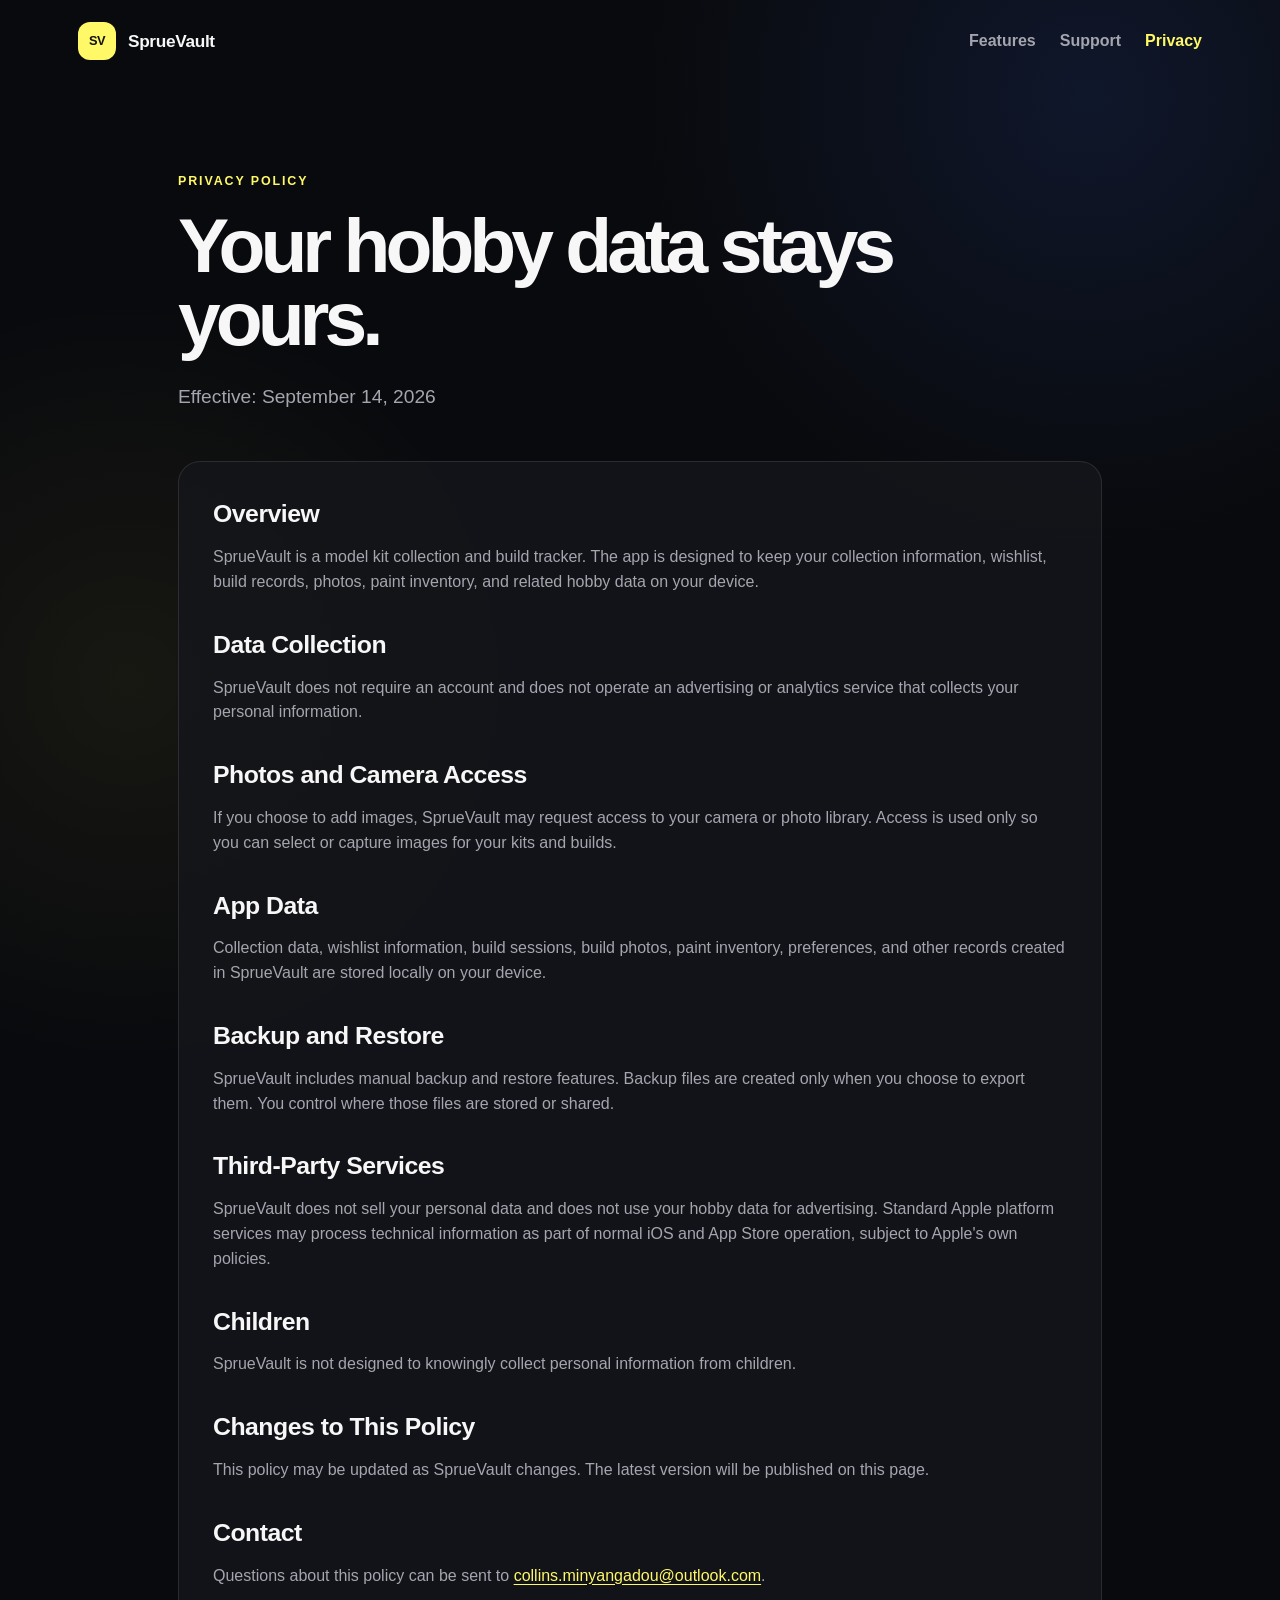
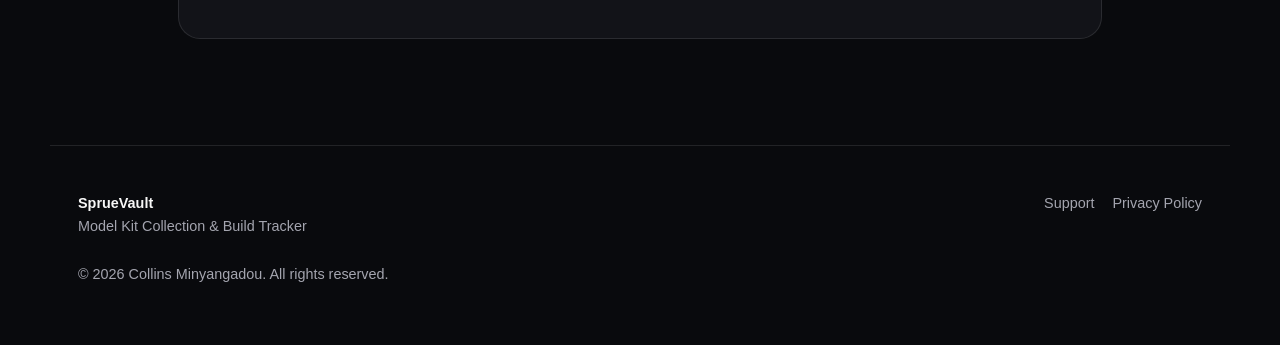
==== privacy.html @ 128adbf3 "Add files via upload" ====
<!doctype html>
<html lang="en">
<head>
  <meta charset="utf-8">
  <meta name="viewport" content="width=device-width, initial-scale=1">
  <meta name="theme-color" content="#090A0D">
  <title>Privacy Policy — SprueVault</title>
  <meta name="description" content="Privacy Policy for SprueVault.">
  <link rel="stylesheet" href="styles.css">
</head>
<body>
  <header class="site-header">
    <a class="brand" href="index.html" aria-label="SprueVault home">
      <span class="brand-mark">SV</span>
      <span>SprueVault</span>
    </a>
    <nav>
      <a href="index.html#features">Features</a>
      <a href="support.html">Support</a>
      <a class="active" href="privacy.html">Privacy</a>
    </nav>
  </header>

  <main class="page-main">
    <section class="page-hero">
      <p class="eyebrow">PRIVACY POLICY</p>
      <h1>Your hobby data stays yours.</h1>
      <p class="lead">Effective: September 14, 2026</p>
    </section>

    <section class="content-card policy">
      <h2>Overview</h2>
      <p>
        SprueVault is a model kit collection and build tracker. The app is designed to keep
        your collection information, wishlist, build records, photos, paint inventory, and
        related hobby data on your device.
      </p>

      <h2>Data Collection</h2>
      <p>
        SprueVault does not require an account and does not operate an advertising or analytics
        service that collects your personal information.
      </p>

      <h2>Photos and Camera Access</h2>
      <p>
        If you choose to add images, SprueVault may request access to your camera or photo library.
        Access is used only so you can select or capture images for your kits and builds.
      </p>

      <h2>App Data</h2>
      <p>
        Collection data, wishlist information, build sessions, build photos, paint inventory,
        preferences, and other records created in SprueVault are stored locally on your device.
      </p>

      <h2>Backup and Restore</h2>
      <p>
        SprueVault includes manual backup and restore features. Backup files are created only when
        you choose to export them. You control where those files are stored or shared.
      </p>

      <h2>Third-Party Services</h2>
      <p>
        SprueVault does not sell your personal data and does not use your hobby data for advertising.
        Standard Apple platform services may process technical information as part of normal iOS
        and App Store operation, subject to Apple's own policies.
      </p>

      <h2>Children</h2>
      <p>
        SprueVault is not designed to knowingly collect personal information from children.
      </p>

      <h2>Changes to This Policy</h2>
      <p>
        This policy may be updated as SprueVault changes. The latest version will be published on this page.
      </p>

      <h2>Contact</h2>
      <p>
        Questions about this policy can be sent to
        <a class="text-link" href="mailto:collins.minyangadou@outlook.com">collins.minyangadou@outlook.com</a>.
      </p>
    </section>
  </main>

  <footer>
    <div>
      <strong>SprueVault</strong>
      <span>Model Kit Collection & Build Tracker</span>
    </div>
    <div class="footer-links">
      <a href="support.html">Support</a>
      <a href="privacy.html">Privacy Policy</a>
    </div>
    <p>© 2026 Collins Minyangadou. All rights reserved.</p>
  </footer>
</body>
</html>
---- styles.css ----
:root {
  --bg: #090A0D;
  --surface: #15161B;
  --surface-2: #202228;
  --appbar: #15170E;
  --yellow: #FFF867;
  --blue: #2C52B3;
  --red: #FB2F38;
  --grey: #5A5B6D;
  --text: #F7F7F7;
  --muted: #A4A5AF;
  --line: rgba(255,255,255,.10);
}

* { box-sizing: border-box; }
html { scroll-behavior: smooth; }
body {
  margin: 0;
  background:
    radial-gradient(circle at 85% 5%, rgba(44,82,179,.18), transparent 28rem),
    radial-gradient(circle at 10% 35%, rgba(255,248,103,.06), transparent 24rem),
    var(--bg);
  color: var(--text);
  font-family: Inter, ui-sans-serif, -apple-system, BlinkMacSystemFont, "Segoe UI", sans-serif;
  line-height: 1.55;
}

a { color: inherit; text-decoration: none; }
.site-header {
  max-width: 1180px;
  margin: 0 auto;
  padding: 22px 28px;
  display: flex;
  align-items: center;
  justify-content: space-between;
  gap: 24px;
}

.brand {
  display: flex;
  align-items: center;
  gap: 12px;
  font-weight: 800;
  font-size: 1.08rem;
  letter-spacing: -.02em;
}

.brand-mark {
  width: 38px;
  height: 38px;
  display: grid;
  place-items: center;
  border-radius: 12px;
  color: #111;
  background: var(--yellow);
  font-size: .8rem;
  letter-spacing: -.04em;
}

nav { display: flex; gap: 24px; color: var(--muted); font-weight: 650; }
nav a:hover, nav a.active { color: var(--yellow); }

.hero {
  max-width: 1180px;
  margin: 0 auto;
  min-height: 640px;
  padding: 84px 28px 68px;
  display: grid;
  grid-template-columns: 1.25fr .75fr;
  align-items: center;
  gap: 80px;
}

.eyebrow {
  color: var(--yellow);
  font-size: .78rem;
  font-weight: 850;
  letter-spacing: .15em;
  margin: 0 0 18px;
}

h1 {
  margin: 0;
  font-size: clamp(3.4rem, 7vw, 6.8rem);
  line-height: .94;
  letter-spacing: -.065em;
  max-width: 860px;
}
h2 {
  font-size: clamp(2.1rem, 4vw, 4rem);
  line-height: 1;
  letter-spacing: -.045em;
  margin: 0 0 22px;
}
h3 { margin: 10px 0 10px; font-size: 1.35rem; }

.lead {
  color: var(--muted);
  font-size: 1.2rem;
  max-width: 690px;
  margin: 28px 0 0;
}

.hero-actions { display: flex; flex-wrap: wrap; gap: 12px; margin-top: 34px; }
.button {
  display: inline-flex;
  justify-content: center;
  align-items: center;
  min-height: 50px;
  border-radius: 16px;
  padding: 0 22px;
  font-weight: 800;
  border: 1px solid var(--line);
}
.button.primary { background: var(--yellow); color: #111; border-color: var(--yellow); }
.button.secondary { background: rgba(255,255,255,.035); }
.button:hover { transform: translateY(-1px); }

.availability { margin-top: 18px; color: var(--muted); font-size: .9rem; }

.vault-card {
  min-height: 430px;
  border: 1px solid var(--line);
  border-radius: 28px;
  padding: 24px;
  background: linear-gradient(150deg, #1d1f25, #101115 62%);
  box-shadow: 0 30px 80px rgba(0,0,0,.45);
  position: relative;
  overflow: hidden;
}
.vault-card::after {
  content: "";
  position: absolute;
  inset: auto -80px -80px auto;
  width: 260px;
  height: 260px;
  border-radius: 50%;
  background: var(--yellow);
  filter: blur(90px);
  opacity: .13;
}
.vault-top { display: flex; gap: 7px; }
.dot { width: 9px; height: 9px; border-radius: 999px; display:block; }
.dot.yellow { background: var(--yellow); }
.dot.blue { background: var(--blue); }
.dot.red { background: var(--red); }
.vault-icon {
  width: 110px;
  height: 110px;
  border-radius: 30px;
  display:grid;
  place-items:center;
  margin: 70px auto 40px;
  background: var(--yellow);
  color:#111;
  font-weight: 950;
  font-size: 2rem;
  letter-spacing: -.08em;
  box-shadow: 0 20px 50px rgba(255,248,103,.12);
}
.vault-lines { display:grid; gap:10px; max-width: 220px; margin: 0 auto 28px; }
.vault-lines span { height: 6px; border-radius:99px; background:var(--surface-2); }
.vault-lines span:nth-child(2) { width: 72%; }
.vault-lines span:nth-child(3) { width: 48%; }
.vault-card p { text-align:center; font-weight:900; letter-spacing:.09em; color:#d7d7db; }

.stats-strip {
  max-width: 1180px;
  margin: 0 auto;
  padding: 0 28px 64px;
  display:grid;
  grid-template-columns: repeat(4,1fr);
  gap: 10px;
}
.stats-strip div {
  padding: 20px;
  border-top: 1px solid var(--line);
  display:grid;
  gap:4px;
}
.stats-strip strong { font-size:1rem; }
.stats-strip span { color:var(--muted); font-size:.88rem; }

.section {
  max-width: 1180px;
  margin: 0 auto;
  padding: 90px 28px;
}
.feature-grid {
  display:grid;
  grid-template-columns: repeat(3,1fr);
  gap: 14px;
}
.feature-card, .content-card {
  border:1px solid var(--line);
  background:rgba(21,22,27,.82);
  border-radius:22px;
}
.feature-card { padding:28px; min-height:230px; }
.feature-card p, .content-card p, .content-card li { color:var(--muted); }
.feature-number { color:var(--yellow); font-weight:900; font-size:.8rem; letter-spacing:.12em; }

.callout {
  border-top:1px solid var(--line);
  border-bottom:1px solid var(--line);
  display:flex;
  align-items:center;
  justify-content:space-between;
  gap:30px;
}

.page-main {
  max-width: 980px;
  margin:0 auto;
  padding: 90px 28px;
}
.page-hero { margin-bottom: 50px; }
.page-hero h1 { font-size: clamp(3rem, 6vw, 5.6rem); }
.content-card { padding: 34px; margin: 16px 0; }
.content-card h2 { font-size: 1.55rem; margin: 6px 0 18px; letter-spacing:-.02em; }
.content-card ul { padding-left: 22px; }
.text-link { color:var(--yellow); text-decoration:underline; text-underline-offset:3px; }

.support-grid {
  display:grid;
  grid-template-columns:repeat(2,1fr);
  gap:10px;
}
.support-grid span {
  padding:14px 16px;
  background:var(--surface-2);
  border-radius:12px;
  color:#ddd;
}

.policy h2:not(:first-child) { margin-top: 38px; }

footer {
  max-width: 1180px;
  margin: 0 auto;
  padding: 46px 28px 60px;
  border-top:1px solid var(--line);
  display:grid;
  grid-template-columns: 1fr auto;
  gap:14px 28px;
  color:var(--muted);
  font-size:.9rem;
}
footer > div:first-child { display:grid; }
footer strong { color:var(--text); }
.footer-links { display:flex; gap:18px; }
footer p { grid-column:1/-1; margin:12px 0 0; }

@media (max-width: 820px) {
  nav { gap: 14px; font-size:.9rem; }
  .hero { grid-template-columns:1fr; gap:34px; padding-top:56px; }
  .vault-card { min-height:360px; }
  .stats-strip { grid-template-columns:repeat(2,1fr); }
  .feature-grid { grid-template-columns:1fr; }
  .callout { align-items:flex-start; flex-direction:column; }
}
@media (max-width: 560px) {
  .site-header { padding:18px 18px; }
  .brand span:last-child { display:none; }
  nav { gap:12px; font-size:.84rem; }
  .hero, .section, .page-main { padding-left:18px; padding-right:18px; }
  h1 { font-size: clamp(3rem, 17vw, 5rem); }
  .stats-strip { padding-left:18px; padding-right:18px; grid-template-columns:1fr 1fr; }
  .support-grid { grid-template-columns:1fr; }
  footer { grid-template-columns:1fr; padding-left:18px; padding-right:18px; }
  .footer-links { flex-wrap:wrap; }
}
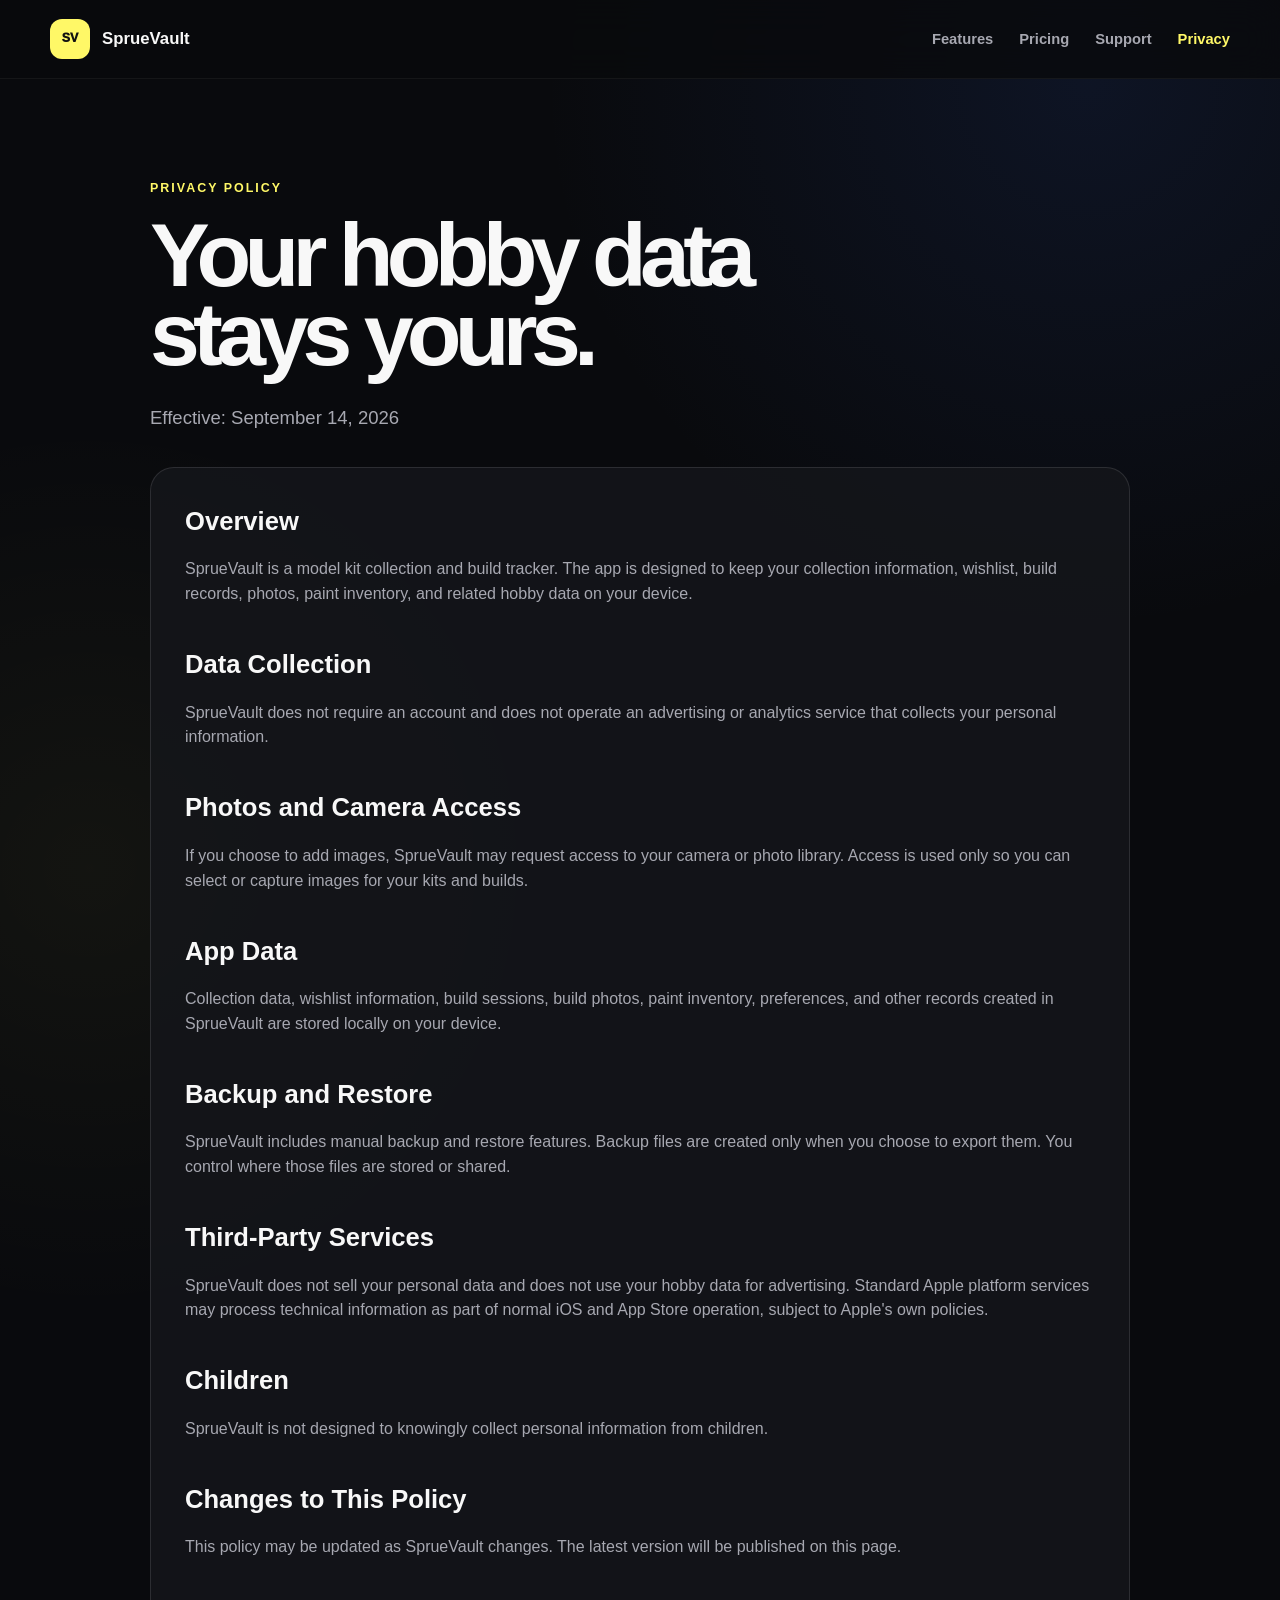
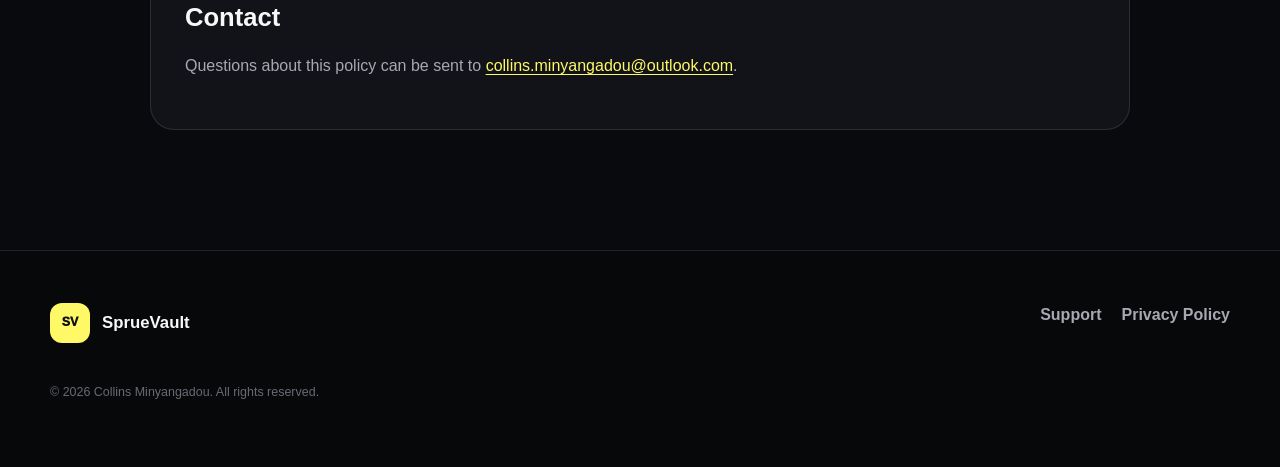
==== commit f75f8155: "Add files via upload" ====
--- a/privacy.html
+++ b/privacy.html
@@ -1,100 +1 @@
-<!doctype html>
-<html lang="en">
-<head>
-  <meta charset="utf-8">
-  <meta name="viewport" content="width=device-width, initial-scale=1">
-  <meta name="theme-color" content="#090A0D">
-  <title>Privacy Policy — SprueVault</title>
-  <meta name="description" content="Privacy Policy for SprueVault.">
-  <link rel="stylesheet" href="styles.css">
-</head>
-<body>
-  <header class="site-header">
-    <a class="brand" href="index.html" aria-label="SprueVault home">
-      <span class="brand-mark">SV</span>
-      <span>SprueVault</span>
-    </a>
-    <nav>
-      <a href="index.html#features">Features</a>
-      <a href="support.html">Support</a>
-      <a class="active" href="privacy.html">Privacy</a>
-    </nav>
-  </header>
-
-  <main class="page-main">
-    <section class="page-hero">
-      <p class="eyebrow">PRIVACY POLICY</p>
-      <h1>Your hobby data stays yours.</h1>
-      <p class="lead">Effective: September 14, 2026</p>
-    </section>
-
-    <section class="content-card policy">
-      <h2>Overview</h2>
-      <p>
-        SprueVault is a model kit collection and build tracker. The app is designed to keep
-        your collection information, wishlist, build records, photos, paint inventory, and
-        related hobby data on your device.
-      </p>
-
-      <h2>Data Collection</h2>
-      <p>
-        SprueVault does not require an account and does not operate an advertising or analytics
-        service that collects your personal information.
-      </p>
-
-      <h2>Photos and Camera Access</h2>
-      <p>
-        If you choose to add images, SprueVault may request access to your camera or photo library.
-        Access is used only so you can select or capture images for your kits and builds.
-      </p>
-
-      <h2>App Data</h2>
-      <p>
-        Collection data, wishlist information, build sessions, build photos, paint inventory,
-        preferences, and other records created in SprueVault are stored locally on your device.
-      </p>
-
-      <h2>Backup and Restore</h2>
-      <p>
-        SprueVault includes manual backup and restore features. Backup files are created only when
-        you choose to export them. You control where those files are stored or shared.
-      </p>
-
-      <h2>Third-Party Services</h2>
-      <p>
-        SprueVault does not sell your personal data and does not use your hobby data for advertising.
-        Standard Apple platform services may process technical information as part of normal iOS
-        and App Store operation, subject to Apple's own policies.
-      </p>
-
-      <h2>Children</h2>
-      <p>
-        SprueVault is not designed to knowingly collect personal information from children.
-      </p>
-
-      <h2>Changes to This Policy</h2>
-      <p>
-        This policy may be updated as SprueVault changes. The latest version will be published on this page.
-      </p>
-
-      <h2>Contact</h2>
-      <p>
-        Questions about this policy can be sent to
-        <a class="text-link" href="mailto:collins.minyangadou@outlook.com">collins.minyangadou@outlook.com</a>.
-      </p>
-    </section>
-  </main>
-
-  <footer>
-    <div>
-      <strong>SprueVault</strong>
-      <span>Model Kit Collection & Build Tracker</span>
-    </div>
-    <div class="footer-links">
-      <a href="support.html">Support</a>
-      <a href="privacy.html">Privacy Policy</a>
-    </div>
-    <p>© 2026 Collins Minyangadou. All rights reserved.</p>
-  </footer>
-</body>
-</html>
+<!doctype html><html lang="en"><head><meta charset="utf-8"><meta name="viewport" content="width=device-width,initial-scale=1"><meta name="theme-color" content="#090A0D"><title>Privacy Policy — SprueVault</title><link rel="stylesheet" href="styles.css"></head><body><header class="nav-wrap"><nav class="nav"><a class="brand" href="index.html"><span class="brand-mark">SV</span><span class="brand-name">SprueVault</span></a><div class="nav-links"><a href="index.html#features">Features</a><a href="index.html#pricing">Pricing</a><a href="support.html">Support</a><a class="active" href="privacy.html">Privacy</a></div></nav></header><main class="page shell"><p class="eyebrow">PRIVACY POLICY</p><h1>Your hobby data stays yours.</h1><p class="lead">Effective: September 14, 2026</p><section class="info-card policy"><h2>Overview</h2><p>SprueVault is a model kit collection and build tracker. The app is designed to keep your collection information, wishlist, build records, photos, paint inventory, and related hobby data on your device.</p><h2>Data Collection</h2><p>SprueVault does not require an account and does not operate an advertising or analytics service that collects your personal information.</p><h2>Photos and Camera Access</h2><p>If you choose to add images, SprueVault may request access to your camera or photo library. Access is used only so you can select or capture images for your kits and builds.</p><h2>App Data</h2><p>Collection data, wishlist information, build sessions, build photos, paint inventory, preferences, and other records created in SprueVault are stored locally on your device.</p><h2>Backup and Restore</h2><p>SprueVault includes manual backup and restore features. Backup files are created only when you choose to export them. You control where those files are stored or shared.</p><h2>Third-Party Services</h2><p>SprueVault does not sell your personal data and does not use your hobby data for advertising. Standard Apple platform services may process technical information as part of normal iOS and App Store operation, subject to Apple's own policies.</p><h2>Children</h2><p>SprueVault is not designed to knowingly collect personal information from children.</p><h2>Changes to This Policy</h2><p>This policy may be updated as SprueVault changes. The latest version will be published on this page.</p><h2>Contact</h2><p>Questions about this policy can be sent to <a href="mailto:collins.minyangadou@outlook.com">collins.minyangadou@outlook.com</a>.</p></section></main><footer><div class="shell footer-grid"><div><a class="brand" href="index.html"><span class="brand-mark">SV</span><span class="brand-name">SprueVault</span></a></div><div class="footer-links"><a href="support.html">Support</a><a href="privacy.html">Privacy Policy</a></div><div class="legal"><p>© 2026 Collins Minyangadou. All rights reserved.</p></div></div></footer></body></html>
--- a/styles.css
+++ b/styles.css
@@ -1,272 +1 @@
-:root {
-  --bg: #090A0D;
-  --surface: #15161B;
-  --surface-2: #202228;
-  --appbar: #15170E;
-  --yellow: #FFF867;
-  --blue: #2C52B3;
-  --red: #FB2F38;
-  --grey: #5A5B6D;
-  --text: #F7F7F7;
-  --muted: #A4A5AF;
-  --line: rgba(255,255,255,.10);
-}
-
-* { box-sizing: border-box; }
-html { scroll-behavior: smooth; }
-body {
-  margin: 0;
-  background:
-    radial-gradient(circle at 85% 5%, rgba(44,82,179,.18), transparent 28rem),
-    radial-gradient(circle at 10% 35%, rgba(255,248,103,.06), transparent 24rem),
-    var(--bg);
-  color: var(--text);
-  font-family: Inter, ui-sans-serif, -apple-system, BlinkMacSystemFont, "Segoe UI", sans-serif;
-  line-height: 1.55;
-}
-
-a { color: inherit; text-decoration: none; }
-.site-header {
-  max-width: 1180px;
-  margin: 0 auto;
-  padding: 22px 28px;
-  display: flex;
-  align-items: center;
-  justify-content: space-between;
-  gap: 24px;
-}
-
-.brand {
-  display: flex;
-  align-items: center;
-  gap: 12px;
-  font-weight: 800;
-  font-size: 1.08rem;
-  letter-spacing: -.02em;
-}
-
-.brand-mark {
-  width: 38px;
-  height: 38px;
-  display: grid;
-  place-items: center;
-  border-radius: 12px;
-  color: #111;
-  background: var(--yellow);
-  font-size: .8rem;
-  letter-spacing: -.04em;
-}
-
-nav { display: flex; gap: 24px; color: var(--muted); font-weight: 650; }
-nav a:hover, nav a.active { color: var(--yellow); }
-
-.hero {
-  max-width: 1180px;
-  margin: 0 auto;
-  min-height: 640px;
-  padding: 84px 28px 68px;
-  display: grid;
-  grid-template-columns: 1.25fr .75fr;
-  align-items: center;
-  gap: 80px;
-}
-
-.eyebrow {
-  color: var(--yellow);
-  font-size: .78rem;
-  font-weight: 850;
-  letter-spacing: .15em;
-  margin: 0 0 18px;
-}
-
-h1 {
-  margin: 0;
-  font-size: clamp(3.4rem, 7vw, 6.8rem);
-  line-height: .94;
-  letter-spacing: -.065em;
-  max-width: 860px;
-}
-h2 {
-  font-size: clamp(2.1rem, 4vw, 4rem);
-  line-height: 1;
-  letter-spacing: -.045em;
-  margin: 0 0 22px;
-}
-h3 { margin: 10px 0 10px; font-size: 1.35rem; }
-
-.lead {
-  color: var(--muted);
-  font-size: 1.2rem;
-  max-width: 690px;
-  margin: 28px 0 0;
-}
-
-.hero-actions { display: flex; flex-wrap: wrap; gap: 12px; margin-top: 34px; }
-.button {
-  display: inline-flex;
-  justify-content: center;
-  align-items: center;
-  min-height: 50px;
-  border-radius: 16px;
-  padding: 0 22px;
-  font-weight: 800;
-  border: 1px solid var(--line);
-}
-.button.primary { background: var(--yellow); color: #111; border-color: var(--yellow); }
-.button.secondary { background: rgba(255,255,255,.035); }
-.button:hover { transform: translateY(-1px); }
-
-.availability { margin-top: 18px; color: var(--muted); font-size: .9rem; }
-
-.vault-card {
-  min-height: 430px;
-  border: 1px solid var(--line);
-  border-radius: 28px;
-  padding: 24px;
-  background: linear-gradient(150deg, #1d1f25, #101115 62%);
-  box-shadow: 0 30px 80px rgba(0,0,0,.45);
-  position: relative;
-  overflow: hidden;
-}
-.vault-card::after {
-  content: "";
-  position: absolute;
-  inset: auto -80px -80px auto;
-  width: 260px;
-  height: 260px;
-  border-radius: 50%;
-  background: var(--yellow);
-  filter: blur(90px);
-  opacity: .13;
-}
-.vault-top { display: flex; gap: 7px; }
-.dot { width: 9px; height: 9px; border-radius: 999px; display:block; }
-.dot.yellow { background: var(--yellow); }
-.dot.blue { background: var(--blue); }
-.dot.red { background: var(--red); }
-.vault-icon {
-  width: 110px;
-  height: 110px;
-  border-radius: 30px;
-  display:grid;
-  place-items:center;
-  margin: 70px auto 40px;
-  background: var(--yellow);
-  color:#111;
-  font-weight: 950;
-  font-size: 2rem;
-  letter-spacing: -.08em;
-  box-shadow: 0 20px 50px rgba(255,248,103,.12);
-}
-.vault-lines { display:grid; gap:10px; max-width: 220px; margin: 0 auto 28px; }
-.vault-lines span { height: 6px; border-radius:99px; background:var(--surface-2); }
-.vault-lines span:nth-child(2) { width: 72%; }
-.vault-lines span:nth-child(3) { width: 48%; }
-.vault-card p { text-align:center; font-weight:900; letter-spacing:.09em; color:#d7d7db; }
-
-.stats-strip {
-  max-width: 1180px;
-  margin: 0 auto;
-  padding: 0 28px 64px;
-  display:grid;
-  grid-template-columns: repeat(4,1fr);
-  gap: 10px;
-}
-.stats-strip div {
-  padding: 20px;
-  border-top: 1px solid var(--line);
-  display:grid;
-  gap:4px;
-}
-.stats-strip strong { font-size:1rem; }
-.stats-strip span { color:var(--muted); font-size:.88rem; }
-
-.section {
-  max-width: 1180px;
-  margin: 0 auto;
-  padding: 90px 28px;
-}
-.feature-grid {
-  display:grid;
-  grid-template-columns: repeat(3,1fr);
-  gap: 14px;
-}
-.feature-card, .content-card {
-  border:1px solid var(--line);
-  background:rgba(21,22,27,.82);
-  border-radius:22px;
-}
-.feature-card { padding:28px; min-height:230px; }
-.feature-card p, .content-card p, .content-card li { color:var(--muted); }
-.feature-number { color:var(--yellow); font-weight:900; font-size:.8rem; letter-spacing:.12em; }
-
-.callout {
-  border-top:1px solid var(--line);
-  border-bottom:1px solid var(--line);
-  display:flex;
-  align-items:center;
-  justify-content:space-between;
-  gap:30px;
-}
-
-.page-main {
-  max-width: 980px;
-  margin:0 auto;
-  padding: 90px 28px;
-}
-.page-hero { margin-bottom: 50px; }
-.page-hero h1 { font-size: clamp(3rem, 6vw, 5.6rem); }
-.content-card { padding: 34px; margin: 16px 0; }
-.content-card h2 { font-size: 1.55rem; margin: 6px 0 18px; letter-spacing:-.02em; }
-.content-card ul { padding-left: 22px; }
-.text-link { color:var(--yellow); text-decoration:underline; text-underline-offset:3px; }
-
-.support-grid {
-  display:grid;
-  grid-template-columns:repeat(2,1fr);
-  gap:10px;
-}
-.support-grid span {
-  padding:14px 16px;
-  background:var(--surface-2);
-  border-radius:12px;
-  color:#ddd;
-}
-
-.policy h2:not(:first-child) { margin-top: 38px; }
-
-footer {
-  max-width: 1180px;
-  margin: 0 auto;
-  padding: 46px 28px 60px;
-  border-top:1px solid var(--line);
-  display:grid;
-  grid-template-columns: 1fr auto;
-  gap:14px 28px;
-  color:var(--muted);
-  font-size:.9rem;
-}
-footer > div:first-child { display:grid; }
-footer strong { color:var(--text); }
-.footer-links { display:flex; gap:18px; }
-footer p { grid-column:1/-1; margin:12px 0 0; }
-
-@media (max-width: 820px) {
-  nav { gap: 14px; font-size:.9rem; }
-  .hero { grid-template-columns:1fr; gap:34px; padding-top:56px; }
-  .vault-card { min-height:360px; }
-  .stats-strip { grid-template-columns:repeat(2,1fr); }
-  .feature-grid { grid-template-columns:1fr; }
-  .callout { align-items:flex-start; flex-direction:column; }
-}
-@media (max-width: 560px) {
-  .site-header { padding:18px 18px; }
-  .brand span:last-child { display:none; }
-  nav { gap:12px; font-size:.84rem; }
-  .hero, .section, .page-main { padding-left:18px; padding-right:18px; }
-  h1 { font-size: clamp(3rem, 17vw, 5rem); }
-  .stats-strip { padding-left:18px; padding-right:18px; grid-template-columns:1fr 1fr; }
-  .support-grid { grid-template-columns:1fr; }
-  footer { grid-template-columns:1fr; padding-left:18px; padding-right:18px; }
-  .footer-links { flex-wrap:wrap; }
-}
+:root{--bg:#090A0D;--surface:#15161B;--surface2:#202228;--yellow:#FFF867;--blue:#2C52B3;--text:#F8F8F8;--muted:#A7A8B1;--line:rgba(255,255,255,.11)}*{box-sizing:border-box}html{scroll-behavior:smooth}body{margin:0;background:radial-gradient(circle at 85% 4%,rgba(44,82,179,.14),transparent 34rem),radial-gradient(circle at 7% 42%,rgba(255,248,103,.045),transparent 28rem),var(--bg);color:var(--text);font-family:Inter,ui-sans-serif,-apple-system,BlinkMacSystemFont,"Segoe UI",sans-serif;line-height:1.55}a{color:inherit;text-decoration:none}img{display:block;max-width:100%}.shell{width:min(1180px,calc(100% - 48px));margin:0 auto}.nav-wrap{position:sticky;top:0;z-index:100;background:rgba(9,10,13,.82);backdrop-filter:blur(18px);border-bottom:1px solid rgba(255,255,255,.05)}.nav{width:min(1180px,calc(100% - 48px));height:78px;margin:0 auto;display:flex;align-items:center;justify-content:space-between}.brand{display:flex;align-items:center;gap:12px;font-weight:900}.brand-mark{width:40px;height:40px;border-radius:12px;display:grid;place-items:center;background:var(--yellow);color:#111;font-size:.78rem;font-weight:950}.brand-name{font-size:1.05rem}.nav-links{display:flex;gap:26px;color:var(--muted);font-weight:700;font-size:.92rem}.nav-links a:hover,.nav-links .active{color:var(--yellow)}.hero{min-height:760px;display:grid;grid-template-columns:1.03fr .97fr;gap:70px;align-items:center;padding:82px 0 88px}.eyebrow{margin:0 0 18px;color:var(--yellow);font-size:.78rem;font-weight:900;letter-spacing:.16em}h1{font-size:clamp(4.3rem,8vw,7.7rem);line-height:.88;letter-spacing:-.075em;margin:0;max-width:760px}h1 span{color:var(--yellow)}.lead,.section-lead{color:var(--muted);font-size:1.16rem;max-width:680px;margin:30px 0 0}.hero-actions{display:flex;gap:12px;flex-wrap:wrap;margin-top:34px}.hero-actions.centered{justify-content:center}.btn{min-height:52px;padding:0 22px;border-radius:16px;display:inline-flex;align-items:center;justify-content:center;font-weight:850;border:1px solid var(--line);transition:.18s ease}.btn:hover{transform:translateY(-2px)}.btn.primary{background:var(--yellow);color:#111;border-color:var(--yellow)}.btn.secondary{background:rgba(255,255,255,.03)}.availability{display:flex;align-items:center;gap:10px;color:var(--muted);font-size:.9rem;margin-top:18px}.pulse{width:8px;height:8px;border-radius:50%;background:var(--yellow);box-shadow:0 0 0 6px rgba(255,248,103,.08)}.hero-device-stack{position:relative;height:650px}.phone{position:absolute;width:300px;border-radius:38px;padding:10px;background:#111;border:1px solid rgba(255,255,255,.12);box-shadow:0 40px 90px rgba(0,0,0,.55);overflow:hidden}.phone img{border-radius:29px;width:100%}.phone-front{right:16px;top:10px;transform:rotate(2.2deg)}.phone-back{left:18px;bottom:8px;transform:rotate(-7deg) scale(.86);opacity:.75}.ticker{border-top:1px solid var(--line);border-bottom:1px solid var(--line)}.ticker-grid{display:grid;grid-template-columns:repeat(6,1fr);gap:12px;padding:18px 0;color:#777985;font-size:.72rem;font-weight:900;letter-spacing:.12em;text-align:center}.intro{padding:120px 0 60px}.intro h2,.privacy-band h2,.pricing h2,.final-cta h2{font-size:clamp(3rem,6vw,5.6rem);letter-spacing:-.06em;line-height:.94;margin:0}.feature{display:grid;grid-template-columns:1fr .86fr;gap:110px;align-items:center;padding:100px 0;border-top:1px solid rgba(255,255,255,.07)}.feature.reverse .feature-copy{order:2}.feature.reverse .screen-card{order:1}.feature-number{font-size:.78rem;color:var(--yellow);font-weight:900;letter-spacing:.14em;margin:0 0 16px}.feature h3{font-size:clamp(2.4rem,4vw,4.5rem);line-height:.98;letter-spacing:-.055em;margin:0 0 22px}.feature-copy>p:not(.feature-number){color:var(--muted);font-size:1.08rem;max-width:580px}.chips{display:flex;flex-wrap:wrap;gap:8px;margin-top:26px}.chips span{padding:9px 12px;border:1px solid var(--line);border-radius:999px;background:rgba(255,255,255,.025);color:#d4d4d8;font-size:.82rem;font-weight:700}.screen-card{justify-self:center;background:#111;border:1px solid var(--line);border-radius:32px;padding:9px;box-shadow:0 35px 80px rgba(0,0,0,.45);overflow:hidden;width:min(350px,80vw)}.screen-card img{border-radius:24px}.privacy-band{margin-top:40px;background:linear-gradient(120deg,#15170E,#111319 60%,#101525);border-top:1px solid var(--line);border-bottom:1px solid var(--line)}.privacy-grid{display:grid;grid-template-columns:1.1fr .9fr;gap:70px;align-items:center;padding:110px 0}.privacy-copy{color:var(--muted);font-size:1.06rem}.privacy-copy a{color:var(--yellow);font-weight:800}.pricing{display:grid;grid-template-columns:1fr 420px;gap:80px;align-items:center;padding:120px 0}.price-card{border:1px solid var(--line);border-radius:28px;background:linear-gradient(145deg,#181a20,#111216);padding:34px;box-shadow:0 30px 80px rgba(0,0,0,.35)}.price-card .small{color:var(--muted);font-size:.72rem;font-weight:900;letter-spacing:.12em}.price{font-size:5rem;font-weight:950;letter-spacing:-.07em;line-height:1;margin:18px 0 6px;color:var(--yellow)}.price-card ul{list-style:none;padding:0;margin:28px 0}.price-card li{padding:11px 0;border-bottom:1px solid rgba(255,255,255,.07);color:#ddd}.coming{margin-top:25px;background:var(--yellow);color:#111;border-radius:14px;padding:14px;text-align:center;font-weight:900}.final-cta{text-align:center;padding:130px 0}.final-cta p:not(.eyebrow){color:var(--muted);font-size:1.1rem}footer{border-top:1px solid var(--line);background:#07080a}.footer-grid{display:grid;grid-template-columns:1fr auto;gap:28px;padding:52px 0}.footer-desc{color:var(--muted);font-size:.88rem}.footer-links{display:flex;gap:20px;color:var(--muted);font-weight:700}.legal{grid-column:1/-1;color:#686a73;font-size:.78rem;max-width:900px}.page{padding:100px 0 120px;max-width:980px}.page h1{font-size:clamp(3.8rem,7vw,6.3rem)}.info-card{margin-top:34px;border:1px solid var(--line);background:rgba(21,22,27,.82);border-radius:24px;padding:34px}.info-card h2{font-size:1.6rem;margin:0 0 16px}.info-card p,.info-card li{color:var(--muted)}.info-card a{color:var(--yellow);text-decoration:underline;text-underline-offset:3px}.support-grid{display:grid;grid-template-columns:repeat(2,1fr);gap:10px}.support-grid span{background:var(--surface2);border-radius:13px;padding:14px}.policy h2:not(:first-child){margin-top:38px}@media(max-width:900px){.hero{grid-template-columns:1fr;min-height:auto;padding-top:70px}.hero-device-stack{height:630px;margin-top:10px;max-width:640px;width:100%;justify-self:center}.feature,.privacy-grid,.pricing{grid-template-columns:1fr;gap:50px}.feature.reverse .feature-copy,.feature.reverse .screen-card{order:initial}.ticker-grid{grid-template-columns:repeat(3,1fr);row-gap:18px}.pricing{padding:90px 0}.price-card{width:min(430px,100%);justify-self:start}}@media(max-width:600px){.shell,.nav{width:min(100% - 30px,1180px)}.nav{height:68px}.brand-name{display:none}.nav-links{gap:14px;font-size:.78rem}.nav-links a:first-child{display:none}.hero{padding:58px 0 70px}h1{font-size:clamp(3.7rem,18vw,5.6rem)}.lead{font-size:1.02rem}.hero-device-stack{height:540px}.phone{width:245px}.phone-front{right:0}.phone-back{left:0;bottom:5px}.ticker-grid{grid-template-columns:repeat(2,1fr)}.intro{padding:88px 0 40px}.feature{padding:72px 0;gap:34px}.feature h3{font-size:2.6rem}.privacy-grid{padding:80px 0}.footer-grid{grid-template-columns:1fr}.footer-links{flex-wrap:wrap}.support-grid{grid-template-columns:1fr}}
